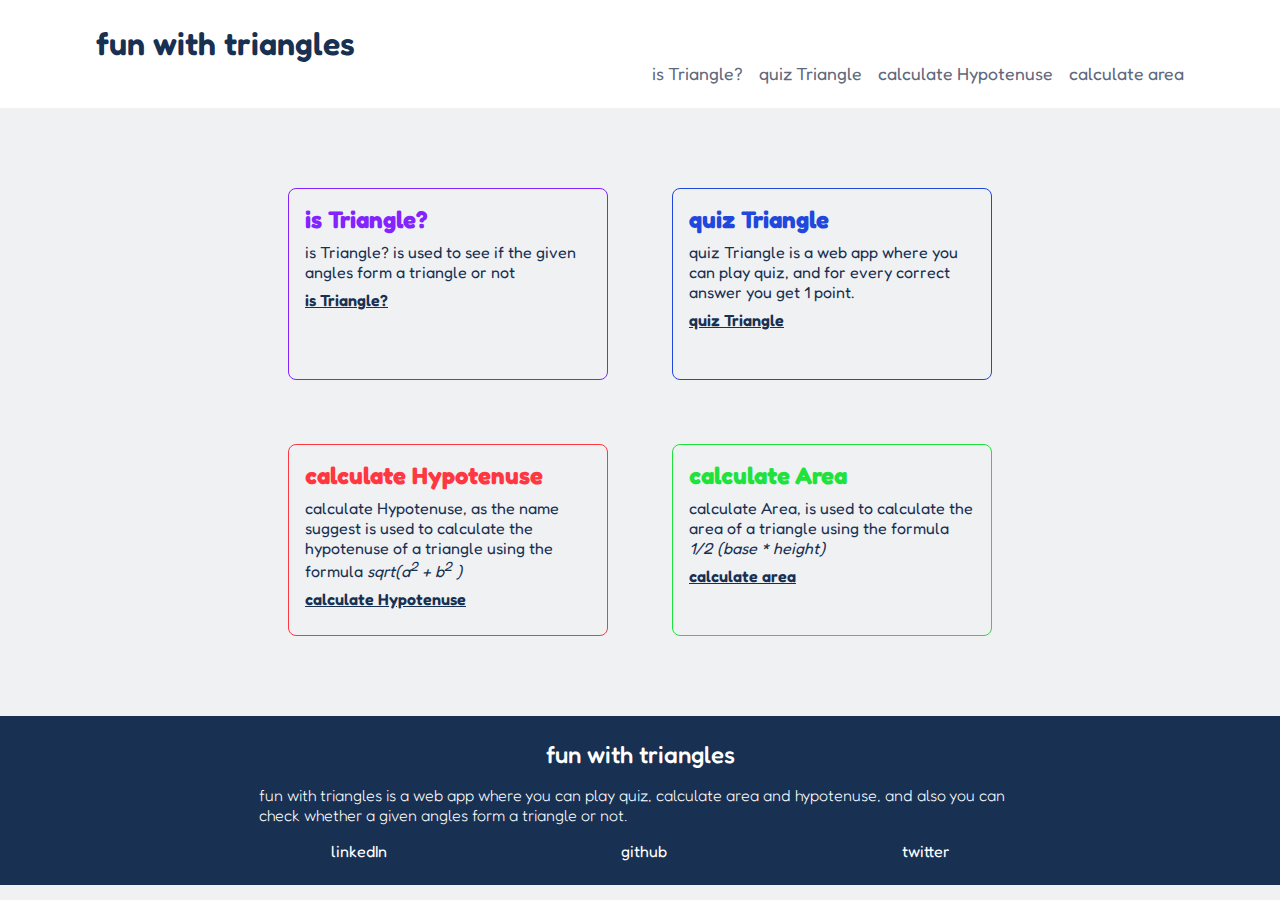
==== index.html @ d43f9124 "name changes" ====
<!DOCTYPE html>
<html lang="en">
<head>
    <meta charset="UTF-8">
    <meta http-equiv="X-UA-Compatible" content="IE=edge">
    <meta name="viewport" content="width=device-width, initial-scale=1.0">
    <link rel="stylesheet" href="index.css">
    <title>fun with triangles | sobit prasad</title>
</head>
<body>
    <div class="container">
        <nav class="navbar">
            <h1>fun with triangles</h1>
            <ul>
                <li><a href="isTriangle.html">is Triangle?</a></li>
                <li><a href="quizTriangle.html">quiz Triangle</a></li>
                <li><a href="hypotenuse.html">calculate Hypotenuse</a></li>
                <li><a href="area.html">calculate area</a></li>
            </ul>
        </nav>

        <section class="section">
            <div class="project1 projectBox">
                <h2>is Triangle?</h2>
                <p>is Triangle? is used to see if the given angles form a triangle or not</p>
                <a href="isTriangle.html">is Triangle?</a>
            </div>
            <div class="project2 projectBox">
                <h2>quiz Triangle</h2>
                <p>quiz Triangle is a web app where you can play quiz, and for every correct answer you get 1 point.</p>
                <a href="quizTriangle.html">quiz Triangle</a>
            </div>
            <div class="project3 projectBox">
                <h2>calculate Hypotenuse</h2>
                <p>calculate Hypotenuse, as the name suggest is used to calculate the hypotenuse of a triangle using the formula <i> sqrt(a<sup>2</sup> + b<sup>2</sup> ) </i></p>
                <a href="hypotenuse.html">calculate Hypotenuse</a>
            </div>
            <div class="project4 projectBox">
                <h2>calculate Area</h2>
                <p>calculate Area, is used to calculate the area of a triangle using the formula <i>1/2 (base * height)</i></p>
                <a href="area.html">calculate area</a>
            </div>
        </section>

        <footer class="footer">
            <h2 class="footHead">fun with triangles</h2>
            <p class="footPara">fun with triangles is a web app where you can play quiz, calculate area and hypotenuse, and also you can check whether a given angles form a triangle or not.</p>

            <div class="social">
                <a href="https://www.linkedin.com/in/sobit-prasad/">linkedIn</a>
                <a href="https://github.com/sobitp59">github</a>
                <a href="https://twitter.com/sobit_prasad">twitter</a>
            </div>
        </footer>
    </div>
</body>
</html>
---- index.css ----
@import url('https://fonts.googleapis.com/css2?family=Fredoka:wght@300;400;500;600;700&display=swap');

*{
    margin: 0;
    padding: 0;
    box-sizing: border-box;
    font-family: 'Fredoka', sans-serif;
}
body{
    background-color: #f0f1f3;
}

.container{
    width: 100%;
}

.navbar{
    background-color: white;
    padding: 1.5rem 6rem;
}
.navbar h1{
    color: #183153;
    font-size: 2rem;
    font-weight: 600;
}
.navbar ul{
    display: flex;
    justify-content: end;
}

.navbar ul li{
    list-style: none;
}

.navbar ul li a{
    text-decoration: none;
    margin-left: 1rem;
    color: #5f697d;
    font-size: 1.1rem;
}

.section{
    width: 50%;
    padding: 5rem 0;
    margin: auto;
    display: grid;
    grid-template-columns: repeat(2,1fr);
    place-content: center;
    place-items: center;
    gap: 4rem;
}

.projectBox{
    width: 20rem;
    height: 12rem;
    border-radius: 0.5rem;
    padding: 1rem;
}

.projectBox p{
    color: #183153;
    margin-bottom: 0.5rem;
}

.projectBox a{
    font-weight: 600;
    color: #183153;
    text-align: center;
}

.project1{
    border: 1.8px solid #8324ff;
}
.project1:hover{
background-color: #8324ff1a;
}
.project1 h2{
    color: #8324ff;
    margin-bottom: 0.5rem;
}

.project2{
    border: 1.8px solid #2148dc;
}
.project2:hover{
    background-color: #214adc1e;
}
.project2 h2{
    color: #2148dc;
    margin-bottom: 0.5rem;
}

.project3{
    border: 1.8px solid #ff3741;
}
.project3:hover{
    background-color: #ff374126;
}

.project3 h2{
    color: #ff3741;
    margin-bottom: 0.5rem;
}

.project4{
    border: 1.8px solid #1fe23c;
}
.project4:hover{
background-color: #1fe23c25;
}

.project4 h2{
    color: #1fe23c;
    margin-bottom: 0.5rem;
}

.footer{
    background-color: #183153;
    padding: 1.5rem 6rem;
}

.footer .footHead {
    color: white;
    font-weight: 500;
    text-align: center;
    margin-bottom: 1rem;
}
.footPara{
    width: 70%;
    margin: auto;
    color: white;
font-weight: 300;
}

.social{
    display: flex;
    justify-content: space-evenly;
    align-items: center;
}

.social a{
    color: white;
    margin-top: 1rem;
    text-decoration: none;
}


/* responsive for mobile */

@media (max-width : 450px){
    .navbar{
        padding: 1.5rem 1rem;
    }

    .navbar h1{
        font-size: 1.7rem;
    }

    .navbar ul li a{
        margin-left: 0.5rem;
        color: #5f697d;
        font-size: 0.8rem;
    }
    .section{
        width: 100%;
        display: flex;
        flex-direction: column;
        padding: 3rem 0;
    }
    .footer{
        padding: 1rem;
    }
    .footPara{
        width: 100%;
    }

  
}
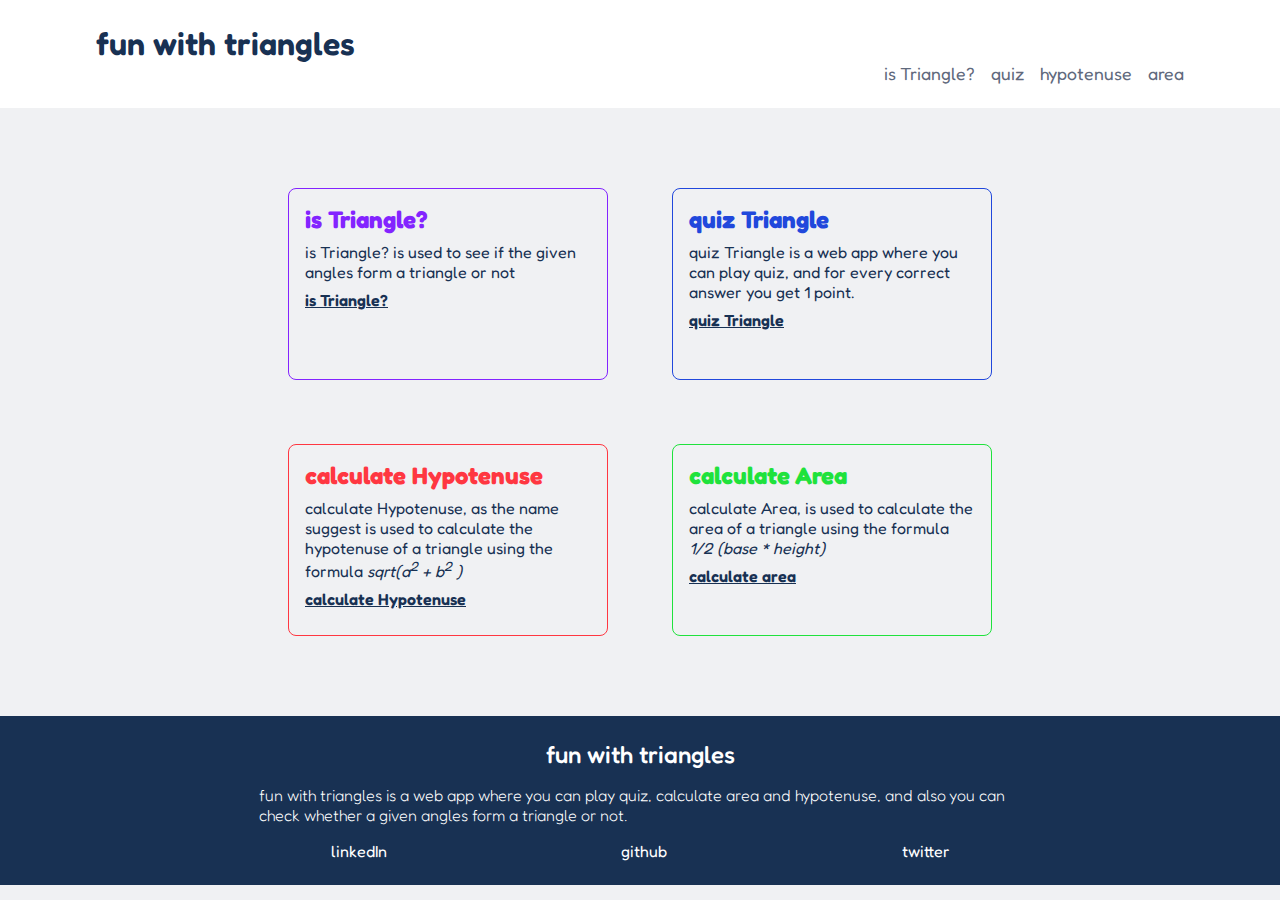
==== commit e0def0b0: "Update index.html" ====
--- a/index.html
+++ b/index.html
@@ -13,9 +13,9 @@
             <h1>fun with triangles</h1>
             <ul>
                 <li><a href="isTriangle.html">is Triangle?</a></li>
-                <li><a href="quizTriangle.html">quiz Triangle</a></li>
-                <li><a href="hypotenuse.html">calculate Hypotenuse</a></li>
-                <li><a href="area.html">calculate area</a></li>
+                <li><a href="quizTriangle.html">quiz</a></li>
+                <li><a href="hypotenuse.html">hypotenuse</a></li>
+                <li><a href="area.html">area</a></li>
             </ul>
         </nav>
 
@@ -54,4 +54,4 @@
         </footer>
     </div>
 </body>
-</html>+</html>
